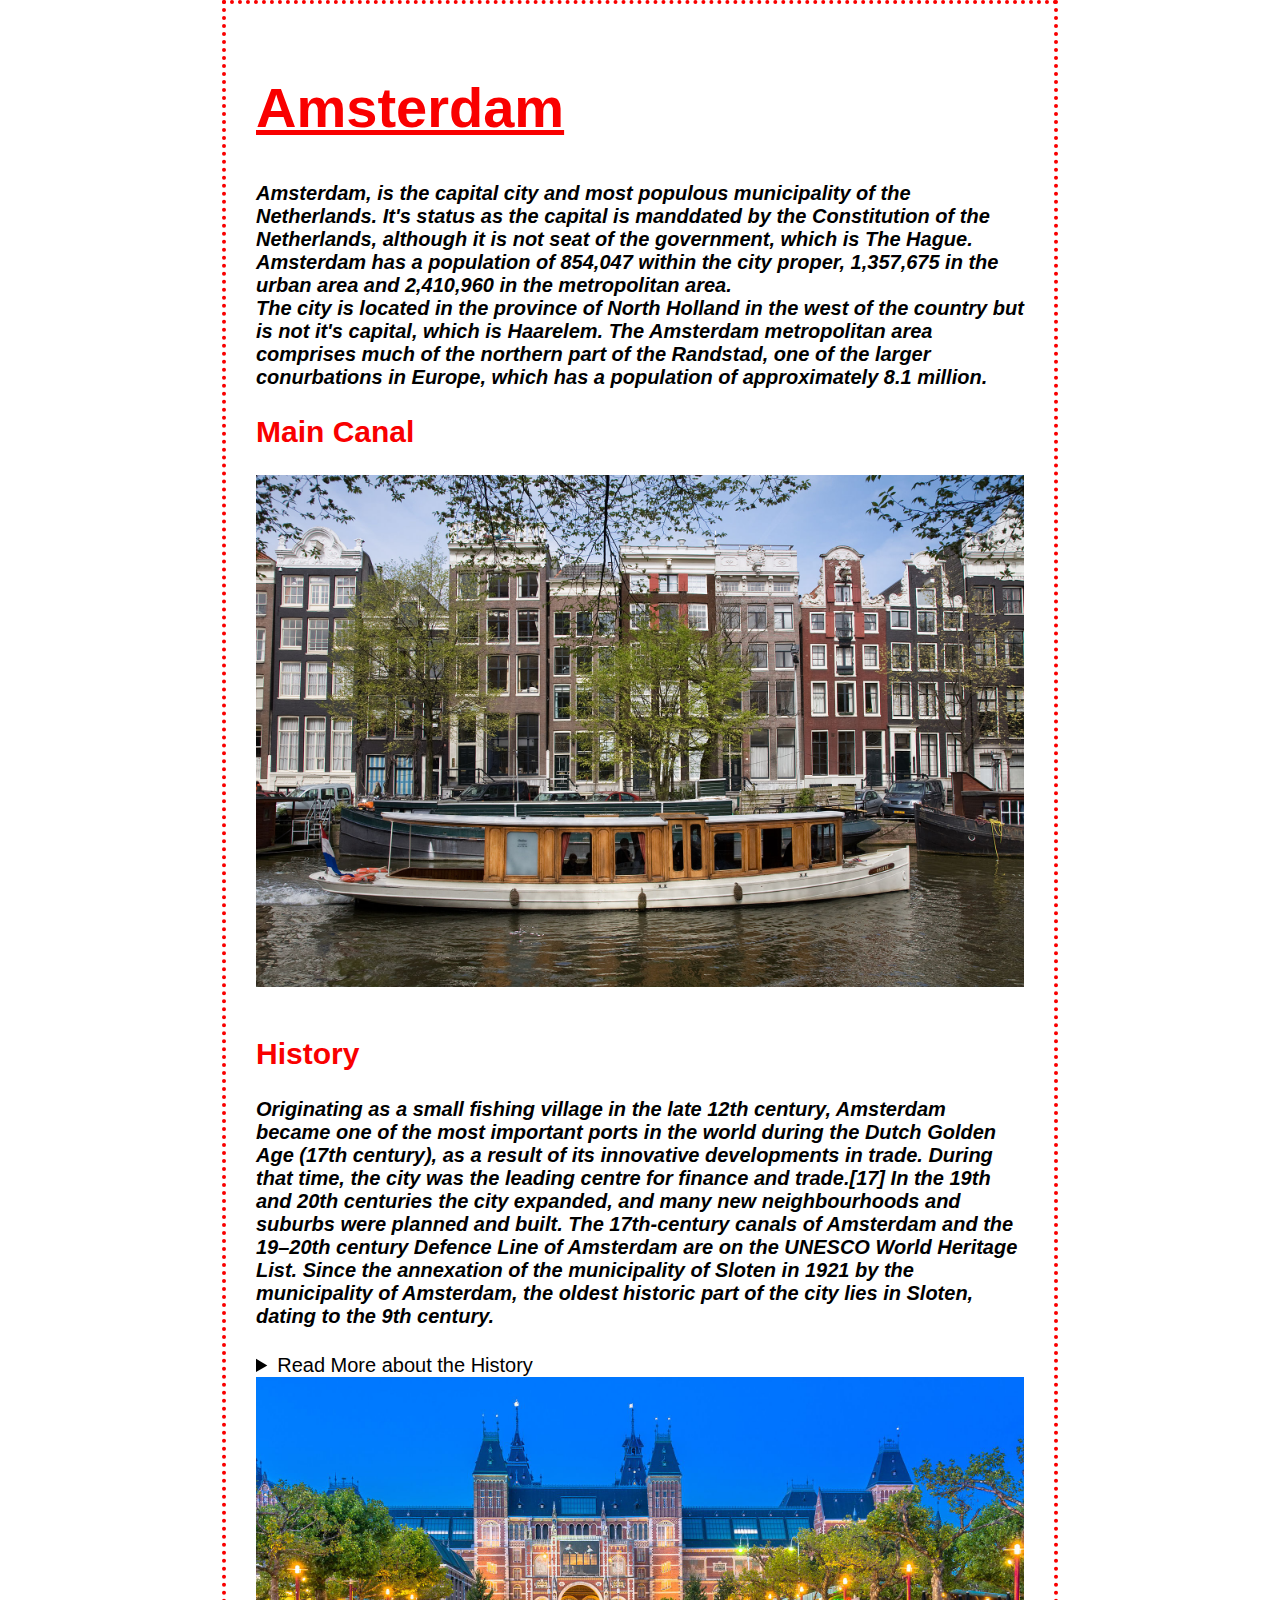
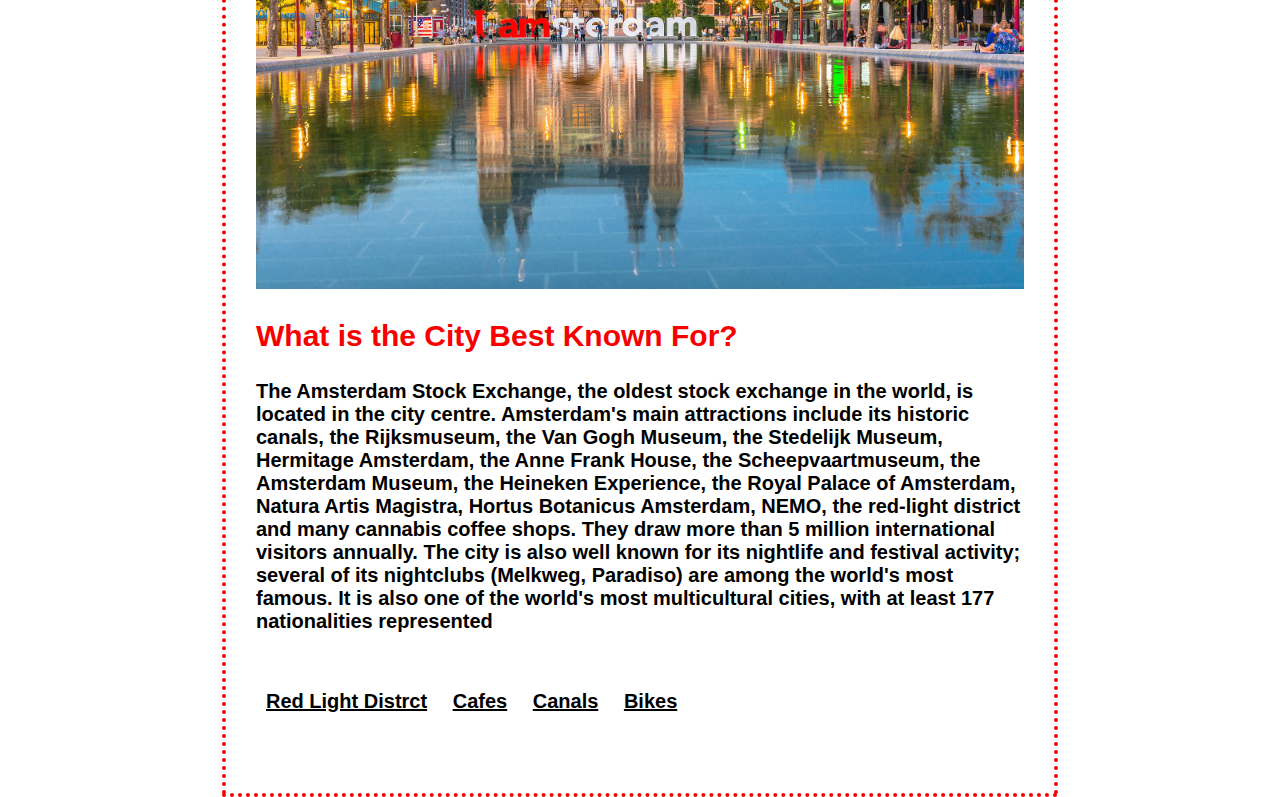
==== index.html @ 8d30d09f "Rename Wikipedia.html to index.html" ====
<!DOCTYPE html>
<html lang="en">
<head>
  <meta charset="utf-8"
  <meta name="viewport" content="width=device-width">
  <link rel="stylesheet" href="css/main.css">
<title>Amster-"damnnnnnnn"</title>
<meta name="description" content="City Tour"
</head>
<body>
  <nav>
  <h1><b><u> Amsterdam</u></b></h1>
</nav>
<h4> <I> Amsterdam, is the capital city and most populous municipality of the Netherlands. It's status as the capital is manddated by the Constitution of the Netherlands, although it is not seat of the government, which is The Hague. Amsterdam has a population of 854,047 within the city proper, 1,357,675 in the urban area and 2,410,960 in the metropolitan area. <br> The city is located in the province of North Holland in the west of the country but is not it's capital, which is Haarelem. The Amsterdam metropolitan area comprises much of the northern part of the Randstad, one of the larger conurbations in Europe, which has a population of approximately 8.1 million.</I> </br> </h4>
<nav>
  <h2> Main Canal </h2>
  <img src="imgwiki/amst1.jpg"
</nav>
<nav>
<section>
  <h2> History </h2>
</nav>
  <p> <h4> <I>  Originating as a small fishing village in the late 12th century, Amsterdam became one of the most important ports in the world during the Dutch Golden Age (17th century), as a result of its innovative developments in trade. During that time, the city was the leading centre for finance and trade.[17] In the 19th and 20th centuries the city expanded, and many new neighbourhoods and suburbs were planned and built. The 17th-century canals of Amsterdam and the 19–20th century Defence Line of Amsterdam are on the UNESCO World Heritage List. Since the annexation of the municipality of Sloten in 1921 by the municipality of Amsterdam, the oldest historic part of the city lies in Sloten, dating to the 9th century.
  </I>
</h4>
</p>
  <details>
  <summary> Read More about the History </summary>
  <p> <h4> <b> As the commercial capital of the Netherlands and one of the top financial centres in Europe, Amsterdam is considered an alpha- world city by the Globalization and World Cities (GaWC) study group. The city is also the cultural capital of the Netherlands. Many large Dutch institutions have their headquarters there, including Philips, AkzoNobel, TomTom and ING. <br> Also, many of the world's largest companies are based in Amsterdam or established their European headquarters in the city, such as leading technology companies Uber, Netflix and Tesla. In 2012, Amsterdam was ranked the second best city to live in by the Economist Intelligence Unit  and 12th globally on quality of living for environment and infrastructure by Mercer. </br> </h4> <h3> The city was ranked 4th place globally as top tech hub in the Savills Tech Cities 2019 report (2nd in Europe), and 3rd in innovation by Australian innovation agency 2thinknow in their Innovation Cities Index 2009. The Port of Amsterdam to this day remains the second in the country, and the fifth largest seaport in Europe. Famous Amsterdam residents include the diarist Anne Frank, artists Rembrandt van Rijn and Vincent van Gogh, and philosopher Baruch Spinoza.
  </h3>
</p>
  </details>

<img src="imgwiki/amst2.jpg"

<section>
<h2> What is the City Best Known For? </h2>
<p> <h4>  The Amsterdam Stock Exchange, the oldest stock exchange in the world, is located in the city centre. Amsterdam's main attractions include its historic canals, the Rijksmuseum, the Van Gogh Museum, the Stedelijk Museum, Hermitage Amsterdam, the Anne Frank House, the Scheepvaartmuseum, the Amsterdam Museum, the Heineken Experience, the Royal Palace of Amsterdam, Natura Artis Magistra, Hortus Botanicus Amsterdam, NEMO, the red-light district and many cannabis coffee shops. They draw more than 5 million international visitors annually. The city is also well known for its nightlife and festival activity; several of its nightclubs (Melkweg, Paradiso) are among the world's most famous. It is also one of the world's most multicultural cities, with at least 177 nationalities represented  </h4> </p>
</body>
<nav>
<ul>
<li><a href="Redlight.html">Red Light Distrct</a><li>
<li><a href="Cafes.html">Cafes</a><li>
<li><a href="Canals.html">Canals</a><li>
<li><a href="Bikes.html">Bikes</a><li>
<ul>
</nav>
</body>
</html>
---- css/main.css ----
header{
  color: #cc3333;
}
html{
  font: 100%/1.15 fantasy, cursive, monospace, sans-serif, serif;
}
body{
  background-color: #FFFFFF;
  padding: 1em;
  border: 4px dotted #F90000;
  border-top: em dotted #000;
  margin: 2em;
  margin-top: 1em;
}
/*
0123456789abcdef
*/
p{
  color: #F90000;
}
nav h1 b u {
  color: #F90000;
}
#Amsterdam {
  border: 1px solid #F90000;
}
nav h2 {
   color:#F90000
}

body{
  margin: 0;  */ allsides equal */
  margin: 0 0 0 0; /*top, right, bottom, left*/
margin: 0 0 0; /* top, left-right, bottom*/
Margin: 0 0; /* top-bottom, left-right */
Marign-Top 0;
}
img{
  width:auto;
  max-width: 100%;
  height: auto;
}
.no-border{
  border: none;
}
/*---my styles--*/
body{
  font-family:  "Trebuchet MS",Impact, Arial, "Comic Sans MS", serif;
  max-width: 48rem;
  padding: 1.5em;
  margin-left: auto;
  margin-right: auto;
  margin: 1.5 auto;
}

h1
h2
h3{
  font-family: Georgia, "Times New Roman", serif;
}

h1{
  font-size: 2.8em;
  line-height: 1.3;
}

figcaption{
  text-align: right;
}

p{
  line-height: 1.35;
  margin-top: 1em;
}

li{
  margin-top: .5em;
}

section,
ul,
ol {
  padding-top: 1em;
}

@media (min-width: 60em){
nav li {
  display: inline;
}
  nav a {
    display: inline-block;
  }
}
nav ul {
  list-style: none;
  padding-left: 0;
}
nav a {
display: inline-block;
  color: #000;
  padding: .5em;
}
nav a:hover,
nav a:focus
nav a:active {
  color: #F90000;
  background-color: #000
}
nav h2 {
  color: #F90000;
}
body{
  font-size: 125%;
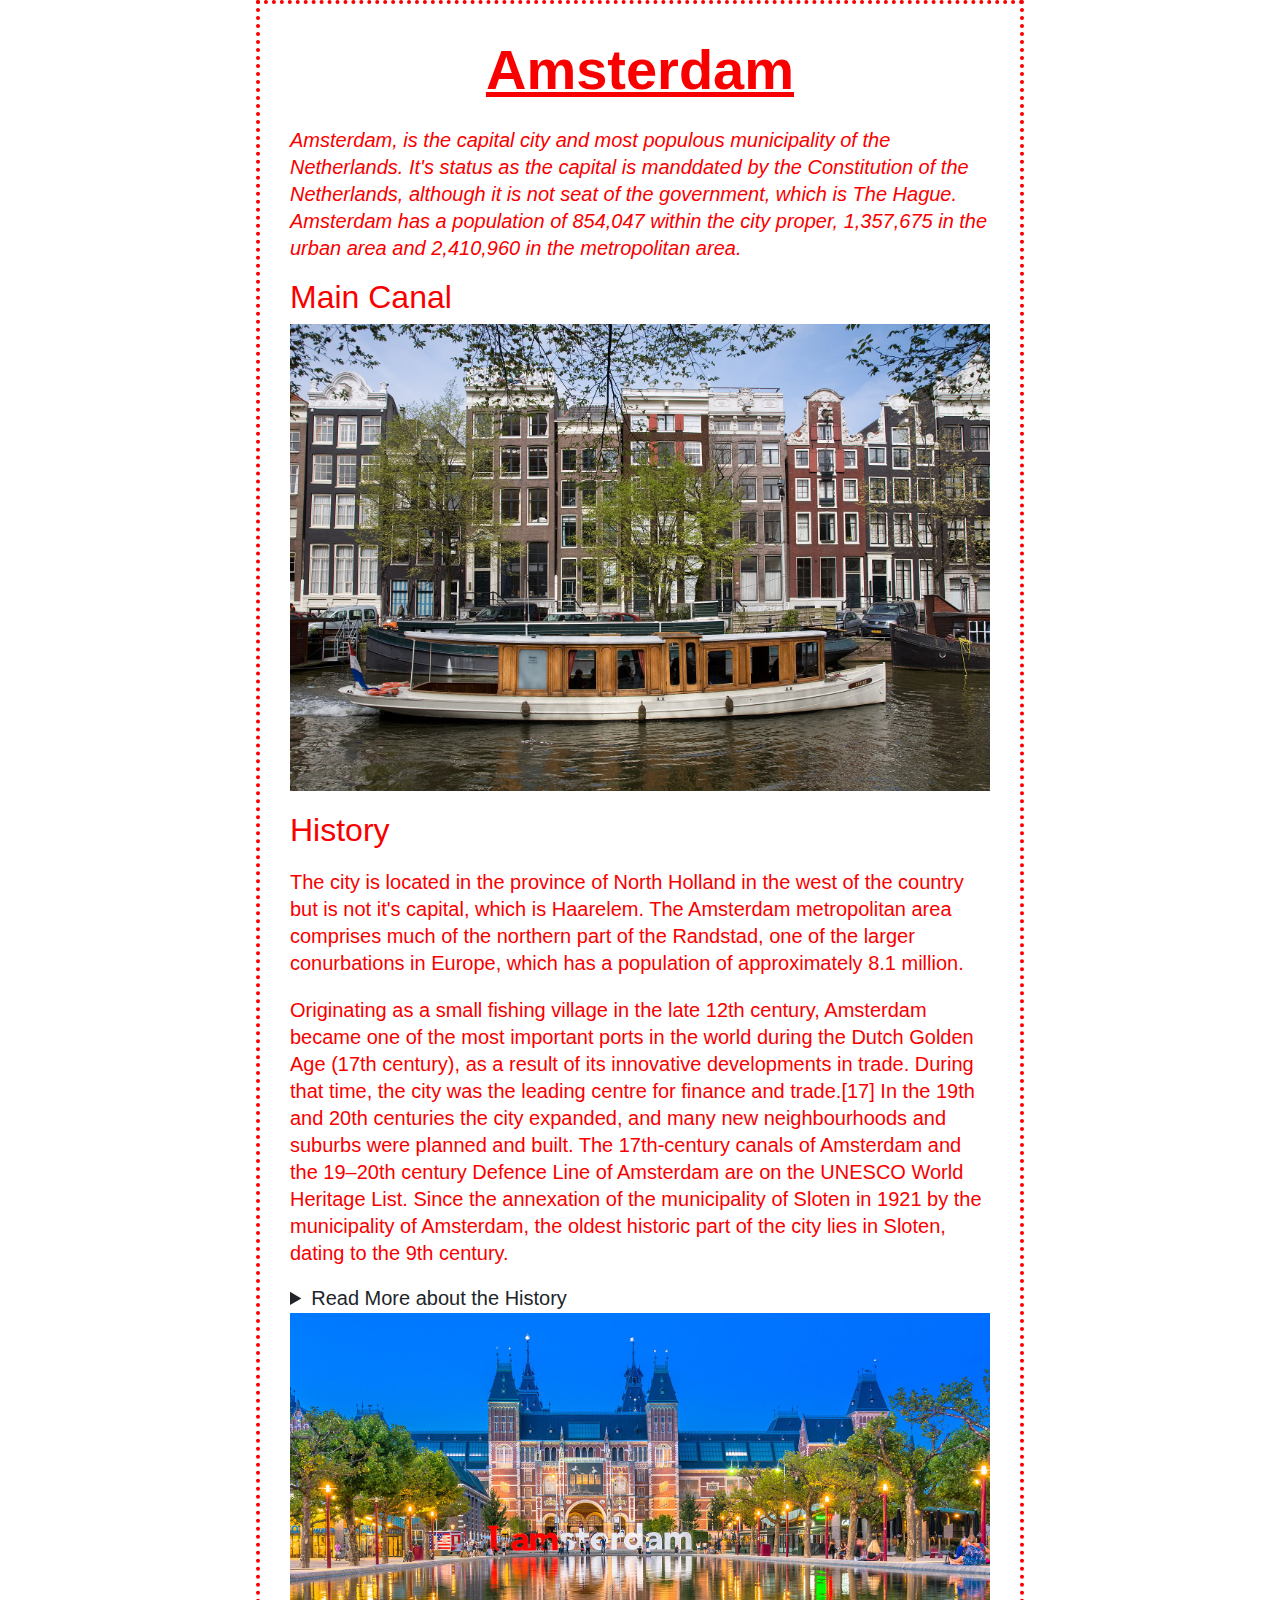
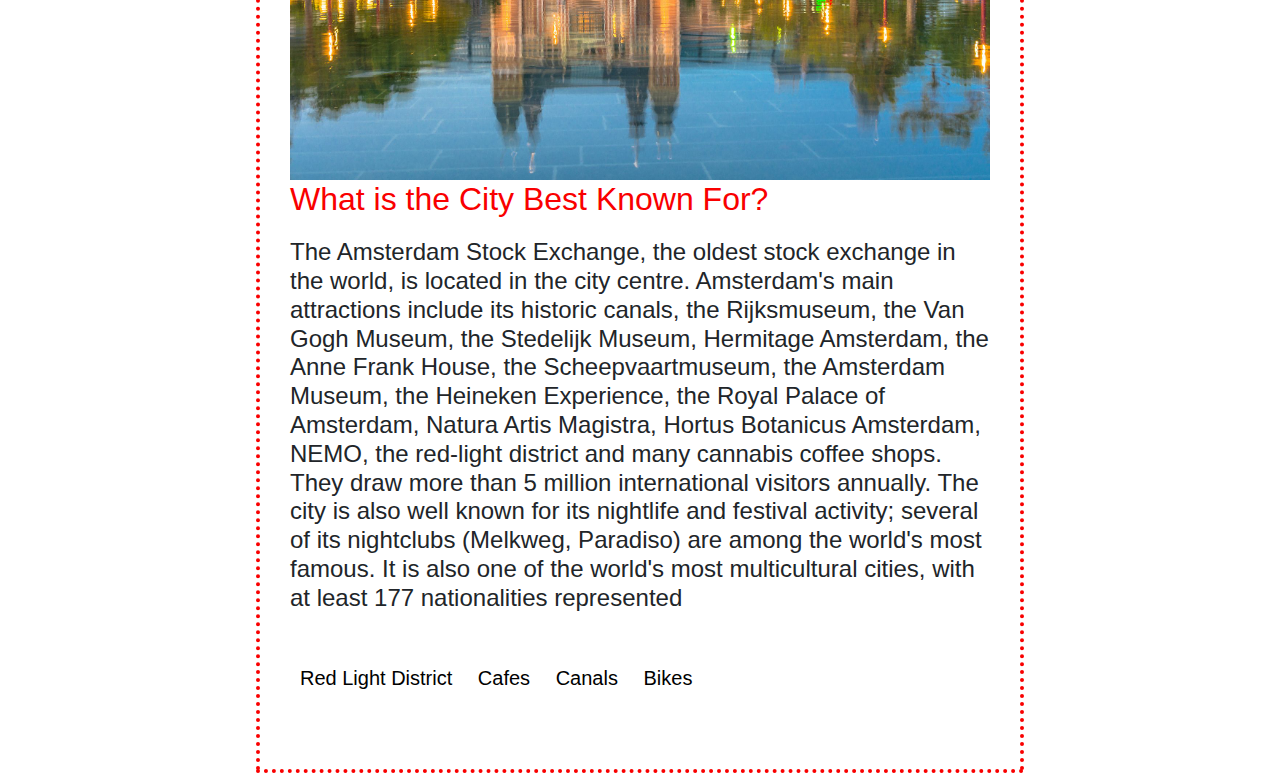
==== commit 5107916b: "Add files via upload" ====
--- a/index.html
+++ b/index.html
@@ -3,15 +3,17 @@
 <head>
   <meta charset="utf-8"
   <meta name="viewport" content="width=device-width">
-  <link rel="stylesheet" href="css/main.css">
+  <link rel="stylesheet" href="https://stackpath.bootstrapcdn.com/bootstrap/4.3.1/css/bootstrap.min.css" integrity="sha384-ggOyR0iXCbMQv3Xipma34MD+dH/1fQ784/j6cY/iJTQUOhcWr7x9JvoRxT2MZw1T" crossorigin="anonymous">
+</head>
+<link rel="stylesheet" href="css/main.css">
 <title>Amster-"damnnnnnnn"</title>
 <meta name="description" content="City Tour"
 </head>
 <body>
   <nav>
-  <h1><b><u> Amsterdam</u></b></h1>
+  <h1 align="center"> <b> <u>Amsterdam </b> </u> </h1>
 </nav>
-<h4> <I> Amsterdam, is the capital city and most populous municipality of the Netherlands. It's status as the capital is manddated by the Constitution of the Netherlands, although it is not seat of the government, which is The Hague. Amsterdam has a population of 854,047 within the city proper, 1,357,675 in the urban area and 2,410,960 in the metropolitan area. <br> The city is located in the province of North Holland in the west of the country but is not it's capital, which is Haarelem. The Amsterdam metropolitan area comprises much of the northern part of the Randstad, one of the larger conurbations in Europe, which has a population of approximately 8.1 million.</I> </br> </h4>
+<p class="intro"> <I> Amsterdam, is the capital city and most populous municipality of the Netherlands. It's status as the capital is manddated by the Constitution of the Netherlands, although it is not seat of the government, which is The Hague. Amsterdam has a population of 854,047 within the city proper, 1,357,675 in the urban area and 2,410,960 in the metropolitan area. </I> </p>
 <nav>
   <h2> Main Canal </h2>
   <img src="imgwiki/amst1.jpg"
@@ -20,14 +22,13 @@
 <section>
   <h2> History </h2>
 </nav>
-  <p> <h4> <I>  Originating as a small fishing village in the late 12th century, Amsterdam became one of the most important ports in the world during the Dutch Golden Age (17th century), as a result of its innovative developments in trade. During that time, the city was the leading centre for finance and trade.[17] In the 19th and 20th centuries the city expanded, and many new neighbourhoods and suburbs were planned and built. The 17th-century canals of Amsterdam and the 19–20th century Defence Line of Amsterdam are on the UNESCO World Heritage List. Since the annexation of the municipality of Sloten in 1921 by the municipality of Amsterdam, the oldest historic part of the city lies in Sloten, dating to the 9th century.
-  </I>
-</h4>
+  <p>The city is located in the province of North Holland in the west of the country but is not it's capital, which is Haarelem. The Amsterdam metropolitan area comprises much of the northern part of the Randstad, one of the larger conurbations in Europe, which has a population of approximately 8.1 million. </p>
+  <p>Originating as a small fishing village in the late 12th century, Amsterdam became one of the most important ports in the world during the Dutch Golden Age (17th century), as a result of its innovative developments in trade. During that time, the city was the leading centre for finance and trade.[17] In the 19th and 20th centuries the city expanded, and many new neighbourhoods and suburbs were planned and built. The 17th-century canals of Amsterdam and the 19–20th century Defence Line of Amsterdam are on the UNESCO World Heritage List. Since the annexation of the municipality of Sloten in 1921 by the municipality of Amsterdam, the oldest historic part of the city lies in Sloten, dating to the 9th century.
 </p>
   <details>
   <summary> Read More about the History </summary>
-  <p> <h4> <b> As the commercial capital of the Netherlands and one of the top financial centres in Europe, Amsterdam is considered an alpha- world city by the Globalization and World Cities (GaWC) study group. The city is also the cultural capital of the Netherlands. Many large Dutch institutions have their headquarters there, including Philips, AkzoNobel, TomTom and ING. <br> Also, many of the world's largest companies are based in Amsterdam or established their European headquarters in the city, such as leading technology companies Uber, Netflix and Tesla. In 2012, Amsterdam was ranked the second best city to live in by the Economist Intelligence Unit  and 12th globally on quality of living for environment and infrastructure by Mercer. </br> </h4> <h3> The city was ranked 4th place globally as top tech hub in the Savills Tech Cities 2019 report (2nd in Europe), and 3rd in innovation by Australian innovation agency 2thinknow in their Innovation Cities Index 2009. The Port of Amsterdam to this day remains the second in the country, and the fifth largest seaport in Europe. Famous Amsterdam residents include the diarist Anne Frank, artists Rembrandt van Rijn and Vincent van Gogh, and philosopher Baruch Spinoza.
-  </h3>
+  <p> <h5> As the commercial capital of the Netherlands and one of the top financial centres in Europe, Amsterdam is considered an alpha- world city by the Globalization and World Cities (GaWC) study group. The city is also the cultural capital of the Netherlands. Many large Dutch institutions have their headquarters there, including Philips, AkzoNobel, TomTom and ING. <br> Also, many of the world's largest companies are based in Amsterdam or established their European headquarters in the city, such as leading technology companies Uber, Netflix and Tesla. In 2012, Amsterdam was ranked the second best city to live in by the Economist Intelligence Unit  and 12th globally on quality of living for environment and infrastructure by Mercer. </br> </h5> <h5> The city was ranked 4th place globally as top tech hub in the Savills Tech Cities 2019 report (2nd in Europe), and 3rd in innovation by Australian innovation agency 2thinknow in their Innovation Cities Index 2009. The Port of Amsterdam to this day remains the second in the country, and the fifth largest seaport in Europe. Famous Amsterdam residents include the diarist Anne Frank, artists Rembrandt van Rijn and Vincent van Gogh, and philosopher Baruch Spinoza.
+  </h5>
 </p>
   </details>
 
@@ -39,10 +40,10 @@
 </body>
 <nav>
 <ul>
-<li><a href="Redlight.html">Red Light Distrct</a><li>
-<li><a href="Cafes.html">Cafes</a><li>
-<li><a href="Canals.html">Canals</a><li>
-<li><a href="Bikes.html">Bikes</a><li>
+<li><a href="red-light.html">Red Light District</a><li>
+<li><a href="cafes.html">Cafes</a><li>
+<li><a href="canals.html">Canals</a><li>
+<li><a href="bikes.html">Bikes</a><li>
 <ul>
 </nav>
 </body>
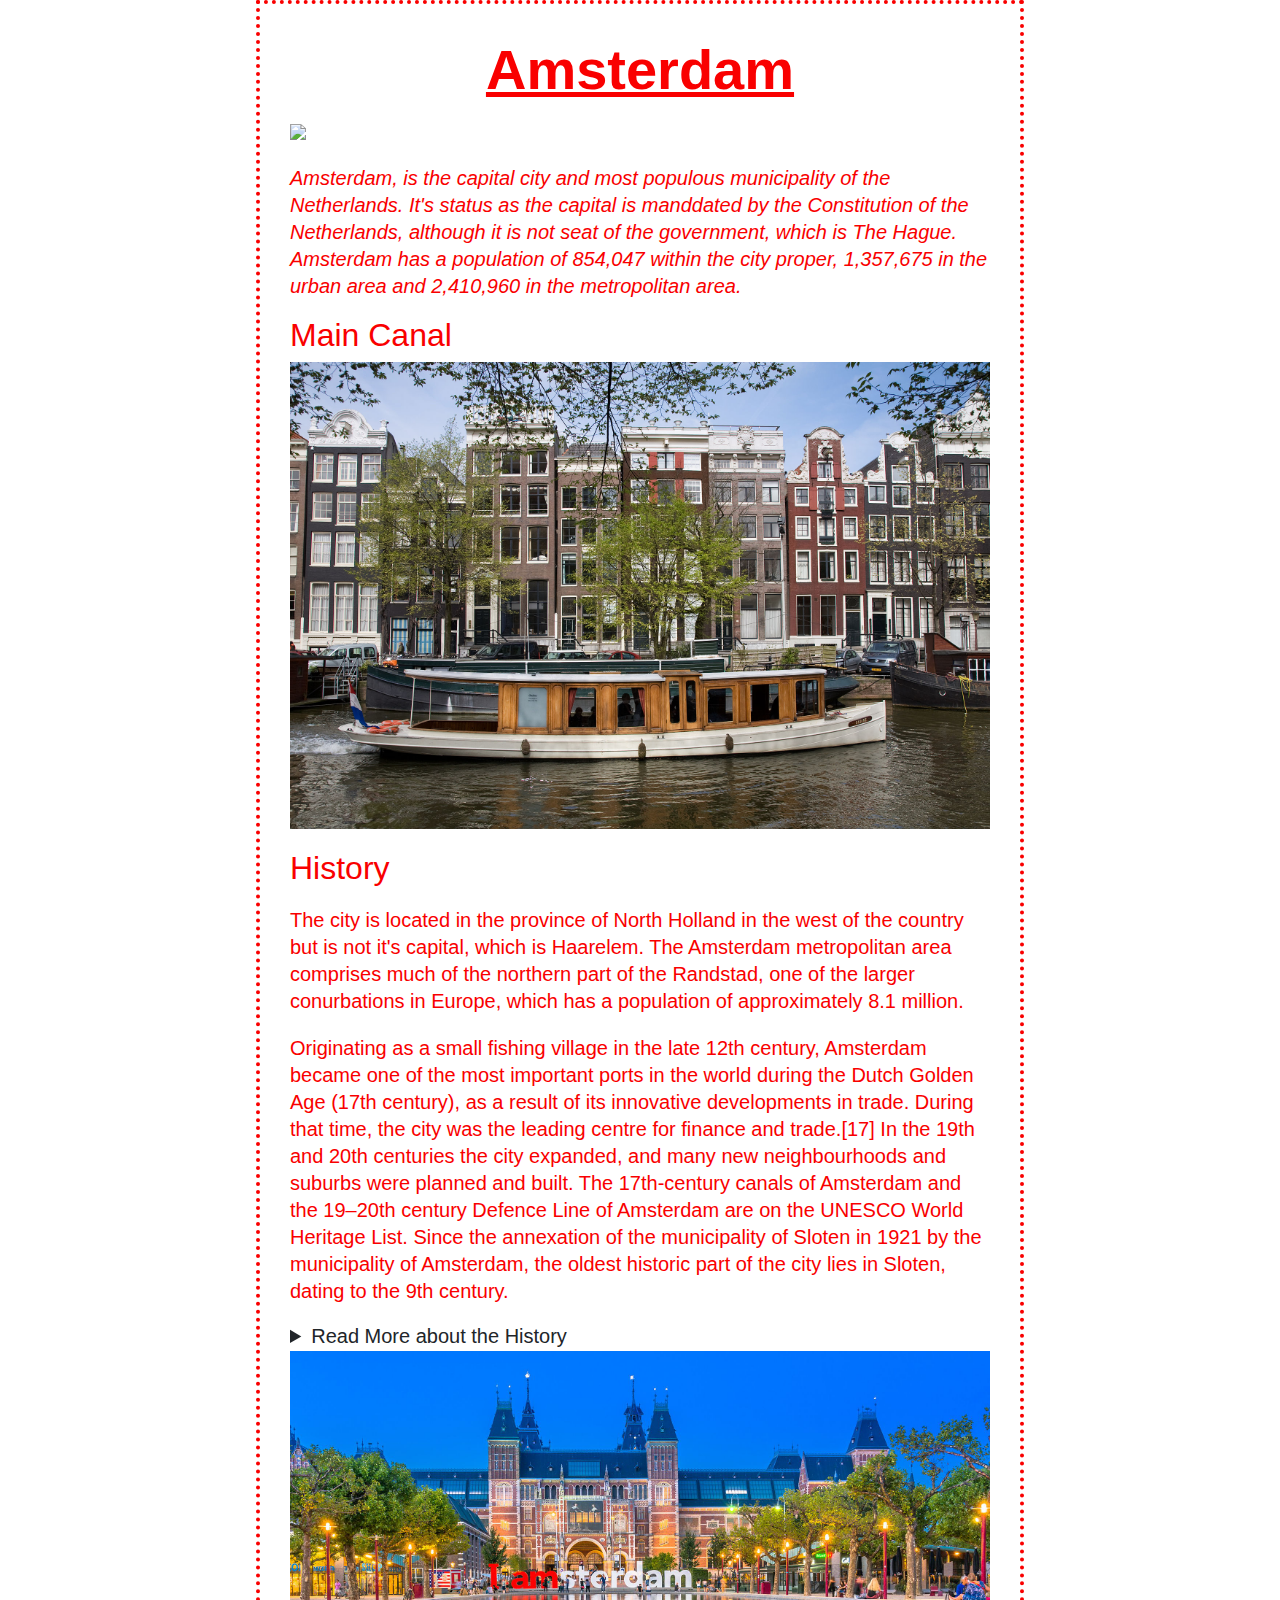
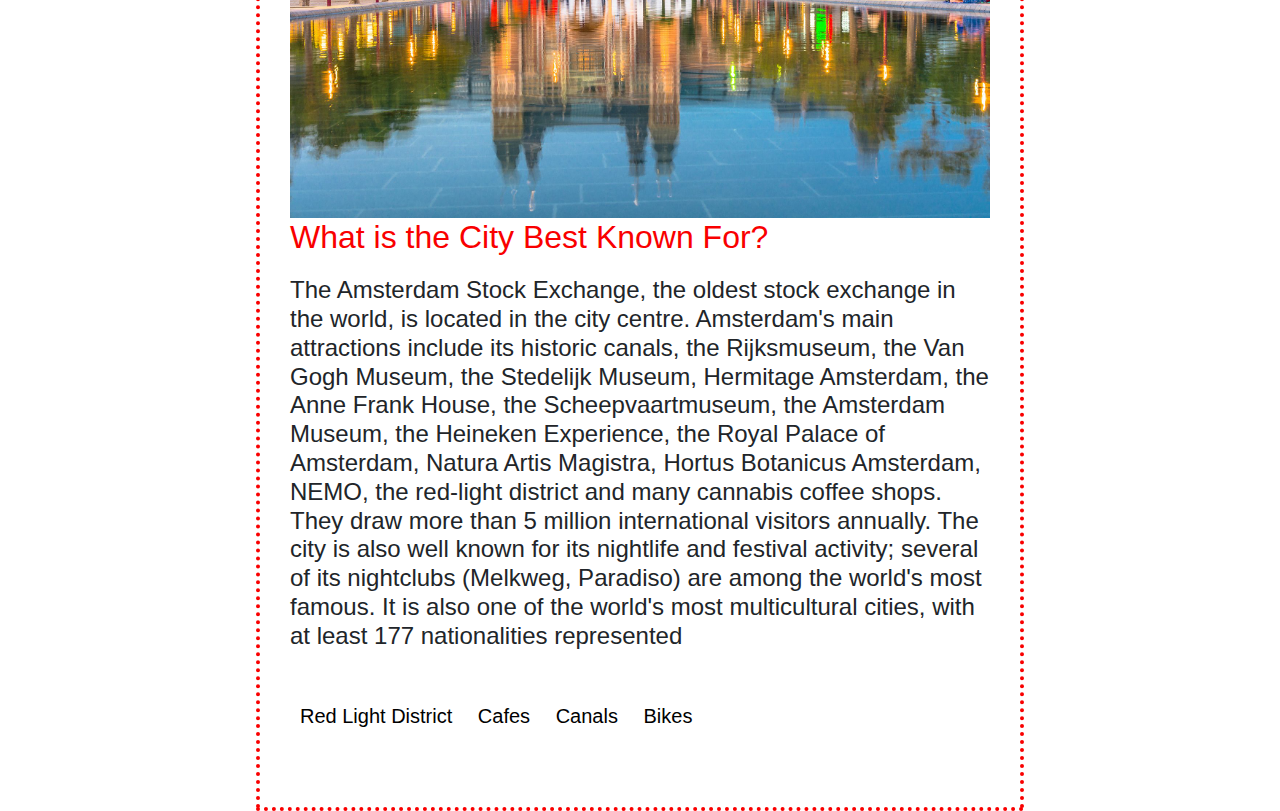
==== commit c363dce3: "Add files via upload" ====
--- a/index.html
+++ b/index.html
@@ -12,6 +12,7 @@
 <body>
   <nav>
   <h1 align="center"> <b> <u>Amsterdam </b> </u> </h1>
+<img src="imgwiki/amsterDAM.png"
 </nav>
 <p class="intro"> <I> Amsterdam, is the capital city and most populous municipality of the Netherlands. It's status as the capital is manddated by the Constitution of the Netherlands, although it is not seat of the government, which is The Hague. Amsterdam has a population of 854,047 within the city proper, 1,357,675 in the urban area and 2,410,960 in the metropolitan area. </I> </p>
 <nav>
